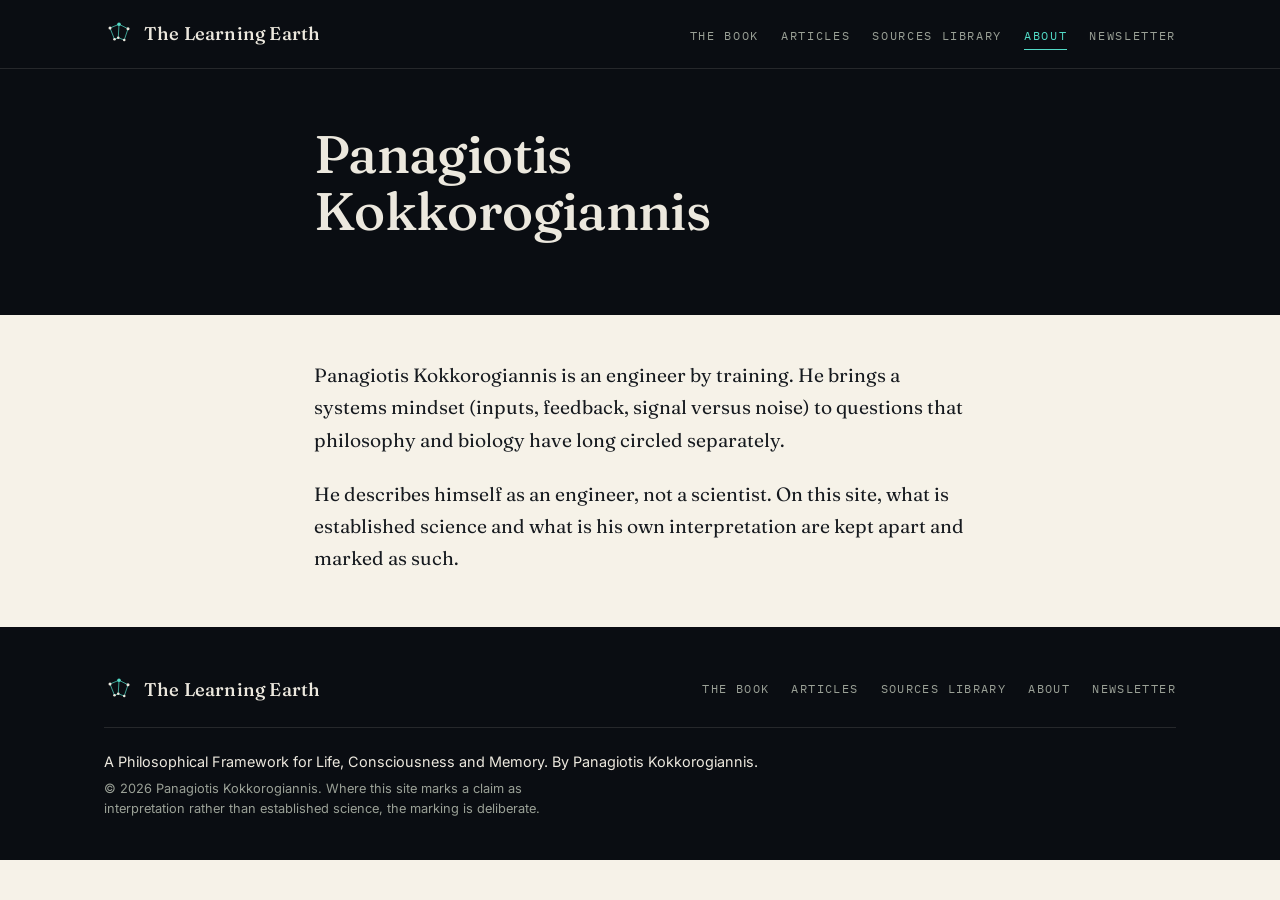
==== about/index.html @ 93a68ad8 "Initial site: home, book, articles, 3 cornerstone articles, generator Co-Authored-By: Claude Sonnet " ====
<!DOCTYPE html>
<html lang="en">
<head>
<meta charset="utf-8">
<meta name="viewport" content="width=device-width, initial-scale=1">
<title>About the Author | The Learning Earth</title>
<meta name="description" content="About Panagiotis Kokkorogiannis, the engineer behind The Learning Earth.">
<meta name="robots" content="noindex, nofollow">
<link rel="canonical" href="https://thelearningearth.com/about/">
<link rel="icon" type="image/svg+xml" href="/favicon.svg">
<link rel="icon" type="image/png" sizes="32x32" href="/favicon-32.png">
<link rel="icon" href="/favicon.ico" sizes="any">
<link rel="apple-touch-icon" href="/apple-touch-icon.png">
<meta name="theme-color" content="#0A0D12">
<meta property="og:type" content="article">
<meta property="og:site_name" content="The Learning Earth">
<meta property="og:title" content="About the Author">
<meta property="og:description" content="About Panagiotis Kokkorogiannis, the engineer behind The Learning Earth.">
<meta property="og:url" content="https://thelearningearth.com/about/">
<meta property="og:image" content="https://thelearningearth.com/assets/og/home.jpg">
<meta property="og:image:width" content="1200">
<meta property="og:image:height" content="630">
<meta name="twitter:card" content="summary_large_image">
<meta name="twitter:title" content="About the Author">
<meta name="twitter:description" content="About Panagiotis Kokkorogiannis, the engineer behind The Learning Earth.">
<meta name="twitter:image" content="https://thelearningearth.com/assets/og/home.jpg">
<link rel="preload" href="/assets/fonts/fraunces-latin-wght-normal.woff2" as="font" type="font/woff2" crossorigin>
<link rel="preload" href="/assets/fonts/inter-latin-wght-normal.woff2" as="font" type="font/woff2" crossorigin>
<link rel="stylesheet" href="/assets/style.css">
<script type="application/ld+json">{"@context": "https://schema.org", "@type": "Person", "name": "Panagiotis Kokkorogiannis", "url": "https://thelearningearth.com/about/", "jobTitle": "Engineer and author"}</script>
<script type="application/ld+json">{"@context": "https://schema.org", "@type": "BreadcrumbList", "itemListElement": [{"@type": "ListItem", "position": 1, "name": "Home", "item": "https://thelearningearth.com/"}, {"@type": "ListItem", "position": 2, "name": "About", "item": "https://thelearningearth.com/about/"}]}</script>
</head>
<body>
<a class="skip" href="#main">Skip to content</a>
<header class="site-header">
<div class="wrap bar">
<a class="brand" href="/" aria-label="The Learning Earth, home"><svg class="mark" viewBox="0 0 40 40" aria-hidden="true"><g stroke="#52DAC6" stroke-width="1.2" opacity=".8"><line x1="8" y1="12" x2="20" y2="7"/><line x1="20" y1="7" x2="32" y2="13"/><line x1="8" y1="12" x2="14" y2="27"/><line x1="20" y1="7" x2="19" y2="25"/><line x1="32" y1="13" x2="27" y2="28"/><line x1="14" y1="27" x2="19" y2="25"/><line x1="19" y1="25" x2="27" y2="28"/></g><g fill="#ECE8DE"><circle cx="8" cy="12" r="2"/><circle cx="32" cy="13" r="2"/><circle cx="14" cy="27" r="1.7"/><circle cx="19" cy="25" r="1.7"/><circle cx="27" cy="28" r="1.7"/></g><circle cx="20" cy="7" r="2.4" fill="#52DAC6"/></svg><span>The Learning Earth</span></a>
<nav aria-label="Main"><ul><li><a href="/book/">The Book</a></li><li><a href="/articles/">Articles</a></li><li><a href="/sources/">Sources Library</a></li><li><a href="/about/" aria-current="page">About</a></li><li><a href="/newsletter/">Newsletter</a></li></ul></nav>
</div>
</header>
<main id="main">
<header class="page-head"><div class="wrap-narrow"><h1>Panagiotis Kokkorogiannis</h1></div></header>
<div class="prose wrap-narrow">
<p>Panagiotis Kokkorogiannis is an engineer by training. He brings a systems mindset (inputs, feedback, signal versus noise) to questions that philosophy and biology have long circled separately.</p>
<p>He describes himself as an engineer, not a scientist. On this site, what is established science and what is his own interpretation are kept apart and marked as such.</p>
</div>
</main>
<footer class="site-footer">
<div class="wrap">
<div class="foot-top"><a class="brand" href="/"><svg class="mark" viewBox="0 0 40 40" aria-hidden="true"><g stroke="#52DAC6" stroke-width="1.2" opacity=".8"><line x1="8" y1="12" x2="20" y2="7"/><line x1="20" y1="7" x2="32" y2="13"/><line x1="8" y1="12" x2="14" y2="27"/><line x1="20" y1="7" x2="19" y2="25"/><line x1="32" y1="13" x2="27" y2="28"/><line x1="14" y1="27" x2="19" y2="25"/><line x1="19" y1="25" x2="27" y2="28"/></g><g fill="#ECE8DE"><circle cx="8" cy="12" r="2"/><circle cx="32" cy="13" r="2"/><circle cx="14" cy="27" r="1.7"/><circle cx="19" cy="25" r="1.7"/><circle cx="27" cy="28" r="1.7"/></g><circle cx="20" cy="7" r="2.4" fill="#52DAC6"/></svg><span>The Learning Earth</span></a><nav aria-label="Footer"><a href="/book/">The Book</a><a href="/articles/">Articles</a><a href="/sources/">Sources Library</a><a href="/about/">About</a><a href="/newsletter/">Newsletter</a></nav></div>
<p class="foot-note">A Philosophical Framework for Life, Consciousness and Memory. By Panagiotis Kokkorogiannis.</p>
<p class="foot-legal">&copy; 2026 Panagiotis Kokkorogiannis. Where this site marks a claim as interpretation rather than established science, the marking is deliberate.</p>
</div>
</footer>
<script src="/assets/site.js" defer></script>
</body>
</html>
---- assets/style.css ----
/* The Learning Earth: site styles. Dark chrome, light reading surface. */

@font-face{font-family:"Fraunces";font-style:normal;font-weight:100 900;font-display:swap;src:url(/assets/fonts/fraunces-latin-wght-normal.woff2) format("woff2");unicode-range:U+0000-00FF,U+0131,U+0152-0153,U+02BB-02BC,U+02C6,U+02DA,U+02DC,U+0304,U+0308,U+0329,U+2000-206F,U+20AC,U+2122,U+2191,U+2193,U+2212,U+2215,U+FEFF,U+FFFD}
@font-face{font-family:"Fraunces";font-style:normal;font-weight:100 900;font-display:swap;src:url(/assets/fonts/fraunces-latin-ext-wght-normal.woff2) format("woff2");unicode-range:U+0100-02BA,U+02BD-02C5,U+02C7-02CC,U+02CE-02D7,U+02DD-02FF,U+0304,U+0308,U+0329,U+1D00-1DBF,U+1E00-1E9F,U+1EF2-1EFF,U+2020,U+20A0-20AB,U+20AD-20C0,U+2113,U+2C60-2C7F,U+A720-A7FF}
@font-face{font-family:"Fraunces";font-style:italic;font-weight:100 900;font-display:swap;src:url(/assets/fonts/fraunces-latin-wght-italic.woff2) format("woff2");unicode-range:U+0000-00FF,U+0131,U+0152-0153,U+02BB-02BC,U+02C6,U+02DA,U+02DC,U+0304,U+0308,U+0329,U+2000-206F,U+20AC,U+2122,U+2191,U+2193,U+2212,U+2215,U+FEFF,U+FFFD}
@font-face{font-family:"Fraunces";font-style:italic;font-weight:100 900;font-display:swap;src:url(/assets/fonts/fraunces-latin-ext-wght-italic.woff2) format("woff2");unicode-range:U+0100-02BA,U+02BD-02C5,U+02C7-02CC,U+02CE-02D7,U+02DD-02FF,U+0304,U+0308,U+0329,U+1D00-1DBF,U+1E00-1E9F,U+1EF2-1EFF,U+2020,U+20A0-20AB,U+20AD-20C0,U+2113,U+2C60-2C7F,U+A720-A7FF}
@font-face{font-family:"Inter";font-style:normal;font-weight:100 900;font-display:swap;src:url(/assets/fonts/inter-latin-wght-normal.woff2) format("woff2");unicode-range:U+0000-00FF,U+0131,U+0152-0153,U+02BB-02BC,U+02C6,U+02DA,U+02DC,U+0304,U+0308,U+0329,U+2000-206F,U+20AC,U+2122,U+2191,U+2193,U+2212,U+2215,U+FEFF,U+FFFD}
@font-face{font-family:"Inter";font-style:normal;font-weight:100 900;font-display:swap;src:url(/assets/fonts/inter-latin-ext-wght-normal.woff2) format("woff2");unicode-range:U+0100-02BA,U+02BD-02C5,U+02C7-02CC,U+02CE-02D7,U+02DD-02FF,U+0304,U+0308,U+0329,U+1D00-1DBF,U+1E00-1E9F,U+1EF2-1EFF,U+2020,U+20A0-20AB,U+20AD-20C0,U+2113,U+2C60-2C7F,U+A720-A7FF}
@font-face{font-family:"IBM Plex Mono";font-style:normal;font-weight:400;font-display:swap;src:url(/assets/fonts/ibm-plex-mono-latin-400-normal.woff2) format("woff2");unicode-range:U+0000-00FF,U+0131,U+0152-0153,U+02BB-02BC,U+02C6,U+02DA,U+02DC,U+0304,U+0308,U+0329,U+2000-206F,U+20AC,U+2122,U+2191,U+2193,U+2212,U+2215,U+FEFF,U+FFFD}
@font-face{font-family:"IBM Plex Mono";font-style:normal;font-weight:500;font-display:swap;src:url(/assets/fonts/ibm-plex-mono-latin-500-normal.woff2) format("woff2");unicode-range:U+0000-00FF,U+0131,U+0152-0153,U+02BB-02BC,U+02C6,U+02DA,U+02DC,U+0304,U+0308,U+0329,U+2000-206F,U+20AC,U+2122,U+2191,U+2193,U+2212,U+2215,U+FEFF,U+FFFD}

:root{
  --night:#0A0D12; --night-2:#10151C; --night-line:rgba(236,232,222,.12);
  --paper:#F6F2E8; --paper-2:#EDE7D8; --rule:#D9D1BF;
  --ink:#161A1F; --ink-2:#454B53;
  --on-night:#ECE8DE; --on-night-2:#9AA096;
  --teal:#52DAC6; --teal-ink:#0B6B62; --clay:#C1703F; --clay-ink:#9A4F26;
  --serif:"Fraunces",Georgia,"Noto Serif CJK SC","Songti SC","Source Han Serif SC",serif;
  --sans:"Inter",system-ui,-apple-system,"Segoe UI",Roboto,sans-serif;
  --mono:"IBM Plex Mono",ui-monospace,SFMono-Regular,Menlo,monospace;
}

*,*::before,*::after{box-sizing:border-box}
html{-webkit-text-size-adjust:100%;scroll-behavior:smooth}
body{margin:0;background:var(--paper);color:var(--ink);font-family:var(--serif);font-size:1.0625rem;line-height:1.6;-webkit-font-smoothing:antialiased;text-rendering:optimizeLegibility}
img{max-width:100%;height:auto;display:block}
a{color:var(--teal-ink);text-underline-offset:.18em;text-decoration-thickness:1px}
a:hover{color:var(--clay-ink)}
:focus-visible{outline:2px solid var(--teal);outline-offset:3px;border-radius:2px}
::selection{background:rgba(82,218,198,.35)}
.sr-only{position:absolute;width:1px;height:1px;overflow:hidden;clip:rect(0 0 0 0);white-space:nowrap}
.skip{position:absolute;left:-999px;top:8px;background:var(--teal);color:#06110F;padding:8px 14px;border-radius:6px;font-family:var(--sans);font-weight:600;z-index:10}
.skip:focus{left:8px}

.wrap{max-width:1120px;margin:0 auto;padding:0 24px}
.wrap-narrow{max-width:700px;margin:0 auto;padding:0 24px}

/* ---------- header / footer ---------- */
.site-header{background:var(--night);border-bottom:1px solid var(--night-line)}
.site-header .bar{display:flex;align-items:center;justify-content:space-between;gap:20px;min-height:68px;flex-wrap:wrap;padding-top:10px;padding-bottom:10px}
.brand{display:inline-flex;align-items:center;gap:10px;color:var(--on-night);text-decoration:none;font-family:var(--serif);font-weight:500;font-size:1.15rem;letter-spacing:.01em}
.brand:hover{color:var(--teal)}
.mark{width:30px;height:30px;flex:none}
.site-header nav ul{list-style:none;margin:0;padding:0;display:flex;gap:6px 22px;flex-wrap:wrap}
.site-header nav a{font-family:var(--mono);font-size:.74rem;letter-spacing:.14em;text-transform:uppercase;color:var(--on-night-2);text-decoration:none;padding:6px 0;border-bottom:1px solid transparent}
.site-header nav a:hover,.site-header nav a[aria-current]{color:var(--teal);border-bottom-color:var(--teal)}

.site-footer{background:var(--night);color:var(--on-night-2);padding:48px 0 40px;margin-top:0;font-family:var(--sans);font-size:.9rem}
.foot-top{display:flex;justify-content:space-between;align-items:center;gap:20px;flex-wrap:wrap;padding-bottom:22px;border-bottom:1px solid var(--night-line)}
.site-footer nav{display:flex;gap:8px 22px;flex-wrap:wrap}
.site-footer nav a{color:var(--on-night-2);text-decoration:none;font-family:var(--mono);font-size:.72rem;letter-spacing:.12em;text-transform:uppercase}
.site-footer nav a:hover{color:var(--teal)}
.foot-note{margin:22px 0 6px;color:var(--on-night)}
.foot-legal{margin:0;font-size:.8rem;max-width:62ch}

/* ---------- shared bits ---------- */
.eyebrow,.kicker,.kicker-sm,.tag,.byline,.toc-title,.boundary-label{font-family:var(--mono);text-transform:uppercase;letter-spacing:.16em}
.eyebrow{font-size:.74rem;color:var(--teal);margin:0 0 18px}
.dot{margin:0 .6em;opacity:.55}
.btn{display:inline-block;background:var(--teal);color:#06110F;font-family:var(--sans);font-weight:600;font-size:.95rem;text-decoration:none;padding:12px 20px;border-radius:8px;border:1px solid var(--teal);transition:background .15s}
.btn:hover{background:#7BE8D8;color:#06110F}
.btn-ghost{background:transparent;color:inherit;border-color:currentColor}
.btn-ghost:hover{background:rgba(82,218,198,.12);color:inherit}
.tag{display:inline-block;font-size:.62rem;color:var(--ink-2);border:1px solid var(--rule);border-radius:100px;padding:3px 9px;margin-left:10px;vertical-align:middle;white-space:nowrap}
.soon{color:var(--ink-2);border-bottom:1px dotted var(--ink-2);cursor:default}

/* ---------- article header ---------- */
.art-head,.page-head{background:var(--night);color:var(--on-night);padding:56px 0 96px}
.page-head{padding-bottom:56px}
.art-head .kicker{font-size:.72rem;color:var(--teal);margin:0 0 22px}
.art-head h1,.page-head h1{font-family:var(--serif);font-weight:500;font-size:clamp(2rem,5.4vw,3.3rem);line-height:1.08;letter-spacing:-.012em;margin:0 0 20px}
.dek{font-family:var(--serif);font-size:1.2rem;line-height:1.5;color:#C9CCC2;margin:0 0 24px;font-weight:350}
.byline{font-size:.7rem;color:var(--on-night-2);margin:0}
figure.hero{max-width:1100px;margin:-64px auto 0;padding:0 24px;position:relative}
figure.hero img{border-radius:10px;box-shadow:0 18px 50px rgba(8,10,14,.35);width:100%;background:var(--night)}
figure.hero figcaption{font-family:var(--sans);font-size:.82rem;color:var(--ink-2);margin:12px 4px 0}

/* ---------- prose ---------- */
.prose{padding-top:44px;padding-bottom:30px;font-size:1.2rem;line-height:1.68;font-weight:380}
.prose p,.prose ul,.prose ol{margin:0 0 1.15em}
.prose h2{font-family:var(--serif);font-weight:560;font-size:1.65rem;line-height:1.2;margin:2.1em 0 .6em;letter-spacing:-.005em}
.prose h3{font-family:var(--serif);font-weight:560;font-size:1.3rem;margin:1.8em 0 .5em}
.prose strong{font-weight:640}
.prose hr{border:0;border-top:1px solid var(--rule);margin:2.6em 0}
.prose .cta{display:flex;flex-wrap:wrap;gap:12px;margin:1.4em 0 .5em}
.prose .cta .btn{font-size:.9rem}
.prose .cta .btn-ghost{color:var(--teal-ink)}
.prose p>.soon:only-child{display:inline-block}

.toc{background:var(--paper-2);border:1px solid var(--rule);border-radius:8px;padding:18px 22px 8px;margin:0 0 2.2em;font-family:var(--sans);font-size:.95rem}
.toc-title{font-size:.68rem;color:var(--ink-2);margin:0 0 10px}
.toc ol{margin:0 0 12px;padding-left:1.2em}
.toc li{margin:.3em 0}
.toc a{text-decoration:none}
.toc a:hover{text-decoration:underline}

/* the recurring epistemic-boundary component */
.boundary{background:#EEF3EE;border-left:4px solid var(--teal-ink);border-radius:0 8px 8px 0;padding:22px 26px 6px;margin:2.4em 0}
.boundary-label{font-size:.66rem;color:var(--teal-ink);margin:0 0 6px}
.boundary h2{margin-top:.3em}

/* ---------- more / signup ---------- */
.more{padding-top:20px;padding-bottom:30px;font-family:var(--sans)}
.more h2{font-family:var(--serif);font-size:1.25rem;margin:1.6em 0 .6em}
.pillar-list,.plain-list{list-style:none;margin:0;padding:0}
.pillar-list li,.plain-list li{padding:10px 0;border-bottom:1px solid var(--rule)}
.signup-band,.home-band{background:var(--night);color:var(--on-night);padding:56px 0 64px;margin-top:30px;text-align:center}
.signup-band h2,.home-band h2{font-family:var(--serif);font-weight:500;font-size:clamp(1.6rem,3.6vw,2.2rem);margin:0 0 12px}
.signup-band p,.home-band p{color:#C9CCC2;font-family:var(--sans);margin:0 auto 26px;max-width:46ch}

form.notify{display:flex;flex-wrap:wrap;gap:10px;justify-content:center;max-width:480px;margin:0 auto}
form.notify input[type=email]{flex:1 1 250px;background:var(--night-2);border:1px solid rgba(236,232,222,.28);border-radius:8px;padding:13px 15px;font:400 .98rem var(--sans);color:var(--on-night)}
form.notify input[type=email]::placeholder{color:#7B8178}
form.notify input[type=email]:focus{border-color:var(--teal);outline:none}
form.notify button{background:var(--teal);color:#06110F;border:0;border-radius:8px;padding:13px 22px;font:600 .95rem var(--sans);cursor:pointer}
form.notify button:hover{background:#7BE8D8}
form.notify button:disabled{opacity:.6;cursor:wait}
.form-note{flex-basis:100%;margin:6px 0 0;min-height:1.2em;font:400 .85rem var(--mono);color:var(--teal)}
.form-fine{flex-basis:100%;margin:0;font:400 .78rem var(--sans);color:var(--on-night-2)}
.prose form.notify{margin:1.2em 0 2em;justify-content:flex-start}
.prose .form-note{color:var(--teal-ink)}
.prose .form-fine{color:var(--ink-2)}
.prose form.notify input[type=email]{background:#fff;color:var(--ink);border-color:var(--rule)}
.newsletter{padding:44px 24px 80px}
.newsletter form.notify{background:var(--night);padding:28px;border-radius:10px}

/* ---------- home ---------- */
.home-hero{background:var(--night);color:var(--on-night);padding:64px 0 72px}
.hero-grid{display:grid;grid-template-columns:1.15fr .85fr;gap:56px;align-items:center}
.hero-copy h1{font-family:var(--serif);font-weight:500;font-size:clamp(2.6rem,7vw,5rem);line-height:1.02;letter-spacing:-.015em;margin:0 0 16px}
.hero-copy h1 em{color:var(--teal);font-weight:400}
.hero-copy .subtitle{font-family:var(--sans);color:var(--on-night-2);font-size:1.05rem;margin:0 0 26px;max-width:36ch}
.hero-copy .lead{font-size:1.2rem;line-height:1.55;color:#D8DACF;margin:0 0 30px;max-width:46ch;font-weight:350}
.actions{display:flex;flex-wrap:wrap;gap:12px;margin:0}
.actions .btn-ghost{color:var(--on-night)}
.hero-fig{margin:0}
.hero-fig img{border-radius:12px;box-shadow:0 20px 60px rgba(0,0,0,.5);max-height:640px;width:auto;margin-left:auto;object-fit:cover}
.home-section{padding:72px 0 56px}
.kicker-sm{font-size:.7rem;color:var(--clay-ink);margin:0 0 10px}
.home-section h2{font-family:var(--serif);font-weight:500;font-size:clamp(1.7rem,3.6vw,2.4rem);margin:0 0 34px;letter-spacing:-.01em}
.cards{display:grid;grid-template-columns:repeat(2,1fr);gap:26px}
.card{background:#fff;border:1px solid var(--rule);border-radius:12px;overflow:hidden;display:flex;flex-direction:column}
.card-img{aspect-ratio:16/8.8;overflow:hidden;background:var(--night)}
.card-img img{width:100%;height:100%;object-fit:cover}
.card-body{padding:20px 22px 24px;font-family:var(--sans);display:flex;flex-direction:column;gap:6px;flex:1}
.card h3{font-family:var(--serif);font-weight:560;font-size:1.28rem;line-height:1.2;margin:0}
.card p{margin:0;color:var(--ink-2);font-size:.95rem;line-height:1.55}
.card .kicker-sm{margin:0 0 4px}
.card-link{margin-top:auto;padding-top:12px;font-weight:600;text-decoration:none;color:var(--teal-ink)}
.card-link:hover{color:var(--clay-ink)}
.card .tag{margin:12px 0 0;align-self:flex-start}

/* ---------- inner pages ---------- */
.page-head .eyebrow{margin-bottom:14px}
.book-toc{list-style:none;padding:0;margin:0;font-family:var(--sans);font-size:1rem}
.book-toc li{display:grid;grid-template-columns:110px 1fr;gap:14px;padding:11px 0;border-bottom:1px solid var(--rule)}
.toc-l{font-family:var(--mono);font-size:.7rem;letter-spacing:.14em;text-transform:uppercase;color:var(--ink-2);padding-top:.25em}
.pillars{padding-top:40px;padding-bottom:70px}
.pillar-block{padding:26px 0 8px;border-bottom:1px solid var(--rule);font-family:var(--sans)}
.pillar-block h2{font-family:var(--serif);font-weight:560;font-size:1.5rem;margin:0 0 8px;line-height:1.2}
.pillar-block>p{color:var(--ink-2);margin:0 0 14px}
.pillar-block .pillar-list li{font-size:.98rem}

@media (max-width:860px){
  .hero-grid{grid-template-columns:1fr;gap:36px}
  .hero-fig img{margin:0 auto;max-height:560px}
  .cards{grid-template-columns:1fr}
}
@media (max-width:560px){
  body{font-size:1rem}
  .prose{font-size:1.1rem}
  .art-head{padding:40px 0 84px}
  figure.hero{margin-top:-52px;padding:0 14px}
  .boundary{padding:18px 18px 4px;margin-left:-8px;margin-right:-8px}
  .book-toc li{grid-template-columns:84px 1fr}
}
@media (prefers-reduced-motion:reduce){html{scroll-behavior:auto}*{transition:none!important}}
@media print{.site-header,.site-footer,.signup-band,.toc,.cta{display:none}body{background:#fff}}
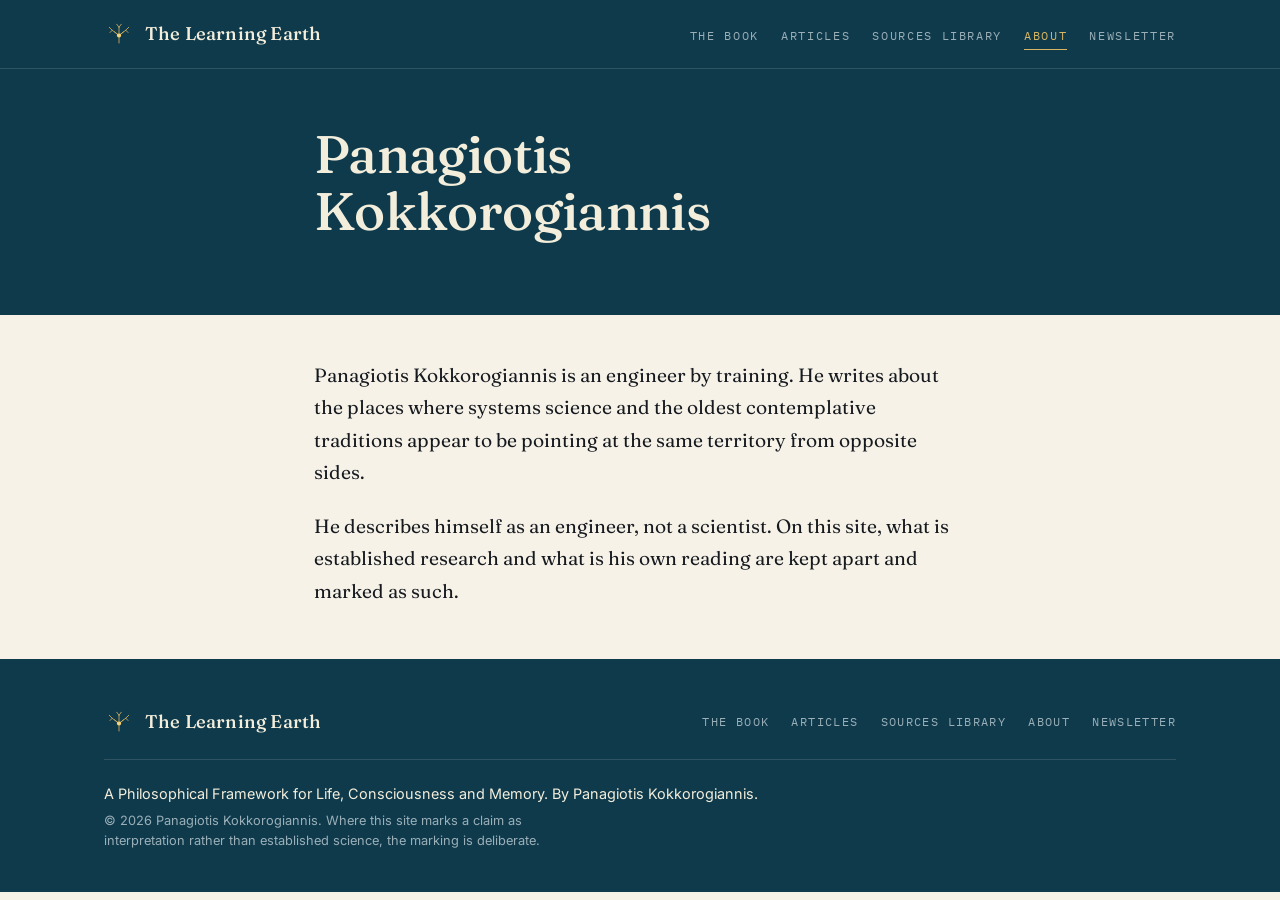
==== commit ab4361e1: "Match navy + gold cover palette; de-AI prose pass on the 4 cornerstones Aesthetic - Site palette shi" ====
--- a/about/index.html
+++ b/about/index.html
@@ -11,7 +11,7 @@
 <link rel="icon" type="image/png" sizes="32x32" href="/favicon-32.png">
 <link rel="icon" href="/favicon.ico" sizes="any">
 <link rel="apple-touch-icon" href="/apple-touch-icon.png">
-<meta name="theme-color" content="#0A0D12">
+<meta name="theme-color" content="#0F3A4C">
 <meta property="og:type" content="article">
 <meta property="og:site_name" content="The Learning Earth">
 <meta property="og:title" content="About the Author">
@@ -34,20 +34,20 @@
 <a class="skip" href="#main">Skip to content</a>
 <header class="site-header">
 <div class="wrap bar">
-<a class="brand" href="/" aria-label="The Learning Earth, home"><svg class="mark" viewBox="0 0 40 40" aria-hidden="true"><g stroke="#52DAC6" stroke-width="1.2" opacity=".8"><line x1="8" y1="12" x2="20" y2="7"/><line x1="20" y1="7" x2="32" y2="13"/><line x1="8" y1="12" x2="14" y2="27"/><line x1="20" y1="7" x2="19" y2="25"/><line x1="32" y1="13" x2="27" y2="28"/><line x1="14" y1="27" x2="19" y2="25"/><line x1="19" y1="25" x2="27" y2="28"/></g><g fill="#ECE8DE"><circle cx="8" cy="12" r="2"/><circle cx="32" cy="13" r="2"/><circle cx="14" cy="27" r="1.7"/><circle cx="19" cy="25" r="1.7"/><circle cx="27" cy="28" r="1.7"/></g><circle cx="20" cy="7" r="2.4" fill="#52DAC6"/></svg><span>The Learning Earth</span></a>
+<a class="brand" href="/" aria-label="The Learning Earth, home"><svg class="mark" viewBox="0 0 40 40" aria-hidden="true"><g stroke="#D8B564" stroke-width="1.2" stroke-linecap="round" fill="none" opacity=".9"><path d="M20 32 L20 22"/><path d="M20 22 L11 15"/><path d="M20 22 L29 15"/><path d="M20 22 L20 11"/><path d="M20 22 L14 17"/><path d="M20 22 L26 17"/><path d="M11 15 L7 11"/><path d="M11 15 L8 18"/><path d="M29 15 L33 11"/><path d="M29 15 L32 18"/><path d="M20 11 L17 7"/><path d="M20 11 L23 7"/></g><circle cx="20" cy="22" r="2.8" fill="#F5D37A"/></svg><span>The Learning Earth</span></a>
 <nav aria-label="Main"><ul><li><a href="/book/">The Book</a></li><li><a href="/articles/">Articles</a></li><li><a href="/sources/">Sources Library</a></li><li><a href="/about/" aria-current="page">About</a></li><li><a href="/newsletter/">Newsletter</a></li></ul></nav>
 </div>
 </header>
 <main id="main">
 <header class="page-head"><div class="wrap-narrow"><h1>Panagiotis Kokkorogiannis</h1></div></header>
 <div class="prose wrap-narrow">
-<p>Panagiotis Kokkorogiannis is an engineer by training. He brings a systems mindset (inputs, feedback, signal versus noise) to questions that philosophy and biology have long circled separately.</p>
-<p>He describes himself as an engineer, not a scientist. On this site, what is established science and what is his own interpretation are kept apart and marked as such.</p>
+<p>Panagiotis Kokkorogiannis is an engineer by training. He writes about the places where systems science and the oldest contemplative traditions appear to be pointing at the same territory from opposite sides.</p>
+<p>He describes himself as an engineer, not a scientist. On this site, what is established research and what is his own reading are kept apart and marked as such.</p>
 </div>
 </main>
 <footer class="site-footer">
 <div class="wrap">
-<div class="foot-top"><a class="brand" href="/"><svg class="mark" viewBox="0 0 40 40" aria-hidden="true"><g stroke="#52DAC6" stroke-width="1.2" opacity=".8"><line x1="8" y1="12" x2="20" y2="7"/><line x1="20" y1="7" x2="32" y2="13"/><line x1="8" y1="12" x2="14" y2="27"/><line x1="20" y1="7" x2="19" y2="25"/><line x1="32" y1="13" x2="27" y2="28"/><line x1="14" y1="27" x2="19" y2="25"/><line x1="19" y1="25" x2="27" y2="28"/></g><g fill="#ECE8DE"><circle cx="8" cy="12" r="2"/><circle cx="32" cy="13" r="2"/><circle cx="14" cy="27" r="1.7"/><circle cx="19" cy="25" r="1.7"/><circle cx="27" cy="28" r="1.7"/></g><circle cx="20" cy="7" r="2.4" fill="#52DAC6"/></svg><span>The Learning Earth</span></a><nav aria-label="Footer"><a href="/book/">The Book</a><a href="/articles/">Articles</a><a href="/sources/">Sources Library</a><a href="/about/">About</a><a href="/newsletter/">Newsletter</a></nav></div>
+<div class="foot-top"><a class="brand" href="/"><svg class="mark" viewBox="0 0 40 40" aria-hidden="true"><g stroke="#D8B564" stroke-width="1.2" stroke-linecap="round" fill="none" opacity=".9"><path d="M20 32 L20 22"/><path d="M20 22 L11 15"/><path d="M20 22 L29 15"/><path d="M20 22 L20 11"/><path d="M20 22 L14 17"/><path d="M20 22 L26 17"/><path d="M11 15 L7 11"/><path d="M11 15 L8 18"/><path d="M29 15 L33 11"/><path d="M29 15 L32 18"/><path d="M20 11 L17 7"/><path d="M20 11 L23 7"/></g><circle cx="20" cy="22" r="2.8" fill="#F5D37A"/></svg><span>The Learning Earth</span></a><nav aria-label="Footer"><a href="/book/">The Book</a><a href="/articles/">Articles</a><a href="/sources/">Sources Library</a><a href="/about/">About</a><a href="/newsletter/">Newsletter</a></nav></div>
 <p class="foot-note">A Philosophical Framework for Life, Consciousness and Memory. By Panagiotis Kokkorogiannis.</p>
 <p class="foot-legal">&copy; 2026 Panagiotis Kokkorogiannis. Where this site marks a claim as interpretation rather than established science, the marking is deliberate.</p>
 </div>
--- a/assets/style.css
+++ b/assets/style.css
@@ -1,4 +1,5 @@
-/* The Learning Earth: site styles. Dark chrome, light reading surface. */
+/* The Learning Earth: site styles. Navy chrome, warm paper reading surface.
+   Palette taken from the printed cover: deep teal-navy ground, warm gold accents. */
 
 @font-face{font-family:"Fraunces";font-style:normal;font-weight:100 900;font-display:swap;src:url(/assets/fonts/fraunces-latin-wght-normal.woff2) format("woff2");unicode-range:U+0000-00FF,U+0131,U+0152-0153,U+02BB-02BC,U+02C6,U+02DA,U+02DC,U+0304,U+0308,U+0329,U+2000-206F,U+20AC,U+2122,U+2191,U+2193,U+2212,U+2215,U+FEFF,U+FFFD}
 @font-face{font-family:"Fraunces";font-style:normal;font-weight:100 900;font-display:swap;src:url(/assets/fonts/fraunces-latin-ext-wght-normal.woff2) format("woff2");unicode-range:U+0100-02BA,U+02BD-02C5,U+02C7-02CC,U+02CE-02D7,U+02DD-02FF,U+0304,U+0308,U+0329,U+1D00-1DBF,U+1E00-1E9F,U+1EF2-1EFF,U+2020,U+20A0-20AB,U+20AD-20C0,U+2113,U+2C60-2C7F,U+A720-A7FF}
@@ -10,11 +11,11 @@
 @font-face{font-family:"IBM Plex Mono";font-style:normal;font-weight:500;font-display:swap;src:url(/assets/fonts/ibm-plex-mono-latin-500-normal.woff2) format("woff2");unicode-range:U+0000-00FF,U+0131,U+0152-0153,U+02BB-02BC,U+02C6,U+02DA,U+02DC,U+0304,U+0308,U+0329,U+2000-206F,U+20AC,U+2122,U+2191,U+2193,U+2212,U+2215,U+FEFF,U+FFFD}
 
 :root{
-  --night:#0A0D12; --night-2:#10151C; --night-line:rgba(236,232,222,.12);
+  --navy:#0F3A4C; --navy-2:#143F52; --navy-deep:#0A2A38; --navy-line:rgba(236,232,222,.14);
   --paper:#F6F2E8; --paper-2:#EDE7D8; --rule:#D9D1BF;
   --ink:#161A1F; --ink-2:#454B53;
-  --on-night:#ECE8DE; --on-night-2:#9AA096;
-  --teal:#52DAC6; --teal-ink:#0B6B62; --clay:#C1703F; --clay-ink:#9A4F26;
+  --on-navy:#F3EEDC; --on-navy-2:#9AAFB7;
+  --gold:#D8B564; --gold-ink:#8A6A1E; --gold-bright:#F5D37A;
   --serif:"Fraunces",Georgia,"Noto Serif CJK SC","Songti SC","Source Han Serif SC",serif;
   --sans:"Inter",system-ui,-apple-system,"Segoe UI",Roboto,sans-serif;
   --mono:"IBM Plex Mono",ui-monospace,SFMono-Regular,Menlo,monospace;
@@ -24,55 +25,55 @@
 html{-webkit-text-size-adjust:100%;scroll-behavior:smooth}
 body{margin:0;background:var(--paper);color:var(--ink);font-family:var(--serif);font-size:1.0625rem;line-height:1.6;-webkit-font-smoothing:antialiased;text-rendering:optimizeLegibility}
 img{max-width:100%;height:auto;display:block}
-a{color:var(--teal-ink);text-underline-offset:.18em;text-decoration-thickness:1px}
-a:hover{color:var(--clay-ink)}
-:focus-visible{outline:2px solid var(--teal);outline-offset:3px;border-radius:2px}
-::selection{background:rgba(82,218,198,.35)}
+a{color:var(--gold-ink);text-underline-offset:.18em;text-decoration-thickness:1px}
+a:hover{color:var(--navy)}
+:focus-visible{outline:2px solid var(--gold);outline-offset:3px;border-radius:2px}
+::selection{background:rgba(216,181,100,.38)}
 .sr-only{position:absolute;width:1px;height:1px;overflow:hidden;clip:rect(0 0 0 0);white-space:nowrap}
-.skip{position:absolute;left:-999px;top:8px;background:var(--teal);color:#06110F;padding:8px 14px;border-radius:6px;font-family:var(--sans);font-weight:600;z-index:10}
+.skip{position:absolute;left:-999px;top:8px;background:var(--gold);color:#1a1200;padding:8px 14px;border-radius:6px;font-family:var(--sans);font-weight:600;z-index:10}
 .skip:focus{left:8px}
 
 .wrap{max-width:1120px;margin:0 auto;padding:0 24px}
 .wrap-narrow{max-width:700px;margin:0 auto;padding:0 24px}
 
 /* ---------- header / footer ---------- */
-.site-header{background:var(--night);border-bottom:1px solid var(--night-line)}
+.site-header{background:var(--navy);border-bottom:1px solid var(--navy-line)}
 .site-header .bar{display:flex;align-items:center;justify-content:space-between;gap:20px;min-height:68px;flex-wrap:wrap;padding-top:10px;padding-bottom:10px}
-.brand{display:inline-flex;align-items:center;gap:10px;color:var(--on-night);text-decoration:none;font-family:var(--serif);font-weight:500;font-size:1.15rem;letter-spacing:.01em}
-.brand:hover{color:var(--teal)}
+.brand{display:inline-flex;align-items:center;gap:11px;color:var(--on-navy);text-decoration:none;font-family:var(--serif);font-weight:500;font-size:1.15rem;letter-spacing:.01em}
+.brand:hover{color:var(--gold)}
 .mark{width:30px;height:30px;flex:none}
 .site-header nav ul{list-style:none;margin:0;padding:0;display:flex;gap:6px 22px;flex-wrap:wrap}
-.site-header nav a{font-family:var(--mono);font-size:.74rem;letter-spacing:.14em;text-transform:uppercase;color:var(--on-night-2);text-decoration:none;padding:6px 0;border-bottom:1px solid transparent}
-.site-header nav a:hover,.site-header nav a[aria-current]{color:var(--teal);border-bottom-color:var(--teal)}
+.site-header nav a{font-family:var(--mono);font-size:.74rem;letter-spacing:.14em;text-transform:uppercase;color:var(--on-navy-2);text-decoration:none;padding:6px 0;border-bottom:1px solid transparent}
+.site-header nav a:hover,.site-header nav a[aria-current]{color:var(--gold);border-bottom-color:var(--gold)}
 
-.site-footer{background:var(--night);color:var(--on-night-2);padding:48px 0 40px;margin-top:0;font-family:var(--sans);font-size:.9rem}
-.foot-top{display:flex;justify-content:space-between;align-items:center;gap:20px;flex-wrap:wrap;padding-bottom:22px;border-bottom:1px solid var(--night-line)}
+.site-footer{background:var(--navy);color:var(--on-navy-2);padding:48px 0 40px;margin-top:0;font-family:var(--sans);font-size:.9rem}
+.foot-top{display:flex;justify-content:space-between;align-items:center;gap:20px;flex-wrap:wrap;padding-bottom:22px;border-bottom:1px solid var(--navy-line)}
 .site-footer nav{display:flex;gap:8px 22px;flex-wrap:wrap}
-.site-footer nav a{color:var(--on-night-2);text-decoration:none;font-family:var(--mono);font-size:.72rem;letter-spacing:.12em;text-transform:uppercase}
-.site-footer nav a:hover{color:var(--teal)}
-.foot-note{margin:22px 0 6px;color:var(--on-night)}
+.site-footer nav a{color:var(--on-navy-2);text-decoration:none;font-family:var(--mono);font-size:.72rem;letter-spacing:.12em;text-transform:uppercase}
+.site-footer nav a:hover{color:var(--gold)}
+.foot-note{margin:22px 0 6px;color:var(--on-navy)}
 .foot-legal{margin:0;font-size:.8rem;max-width:62ch}
 
 /* ---------- shared bits ---------- */
 .eyebrow,.kicker,.kicker-sm,.tag,.byline,.toc-title,.boundary-label{font-family:var(--mono);text-transform:uppercase;letter-spacing:.16em}
-.eyebrow{font-size:.74rem;color:var(--teal);margin:0 0 18px}
+.eyebrow{font-size:.74rem;color:var(--gold);margin:0 0 18px}
 .dot{margin:0 .6em;opacity:.55}
-.btn{display:inline-block;background:var(--teal);color:#06110F;font-family:var(--sans);font-weight:600;font-size:.95rem;text-decoration:none;padding:12px 20px;border-radius:8px;border:1px solid var(--teal);transition:background .15s}
-.btn:hover{background:#7BE8D8;color:#06110F}
+.btn{display:inline-block;background:var(--gold);color:#1a1200;font-family:var(--sans);font-weight:600;font-size:.95rem;text-decoration:none;padding:12px 20px;border-radius:8px;border:1px solid var(--gold);transition:background .15s}
+.btn:hover{background:var(--gold-bright);color:#1a1200}
 .btn-ghost{background:transparent;color:inherit;border-color:currentColor}
-.btn-ghost:hover{background:rgba(82,218,198,.12);color:inherit}
+.btn-ghost:hover{background:rgba(216,181,100,.14);color:inherit}
 .tag{display:inline-block;font-size:.62rem;color:var(--ink-2);border:1px solid var(--rule);border-radius:100px;padding:3px 9px;margin-left:10px;vertical-align:middle;white-space:nowrap}
 .soon{color:var(--ink-2);border-bottom:1px dotted var(--ink-2);cursor:default}
 
 /* ---------- article header ---------- */
-.art-head,.page-head{background:var(--night);color:var(--on-night);padding:56px 0 96px}
+.art-head,.page-head{background:var(--navy);color:var(--on-navy);padding:56px 0 96px}
 .page-head{padding-bottom:56px}
-.art-head .kicker{font-size:.72rem;color:var(--teal);margin:0 0 22px}
+.art-head .kicker{font-size:.72rem;color:var(--gold);margin:0 0 22px}
 .art-head h1,.page-head h1{font-family:var(--serif);font-weight:500;font-size:clamp(2rem,5.4vw,3.3rem);line-height:1.08;letter-spacing:-.012em;margin:0 0 20px}
-.dek{font-family:var(--serif);font-size:1.2rem;line-height:1.5;color:#C9CCC2;margin:0 0 24px;font-weight:350}
-.byline{font-size:.7rem;color:var(--on-night-2);margin:0}
+.dek{font-family:var(--serif);font-size:1.2rem;line-height:1.5;color:#D4D7CB;margin:0 0 24px;font-weight:350}
+.byline{font-size:.7rem;color:var(--on-navy-2);margin:0}
 figure.hero{max-width:1100px;margin:-64px auto 0;padding:0 24px;position:relative}
-figure.hero img{border-radius:10px;box-shadow:0 18px 50px rgba(8,10,14,.35);width:100%;background:var(--night)}
+figure.hero img{border-radius:10px;box-shadow:0 18px 50px rgba(10,30,40,.35);width:100%;background:var(--navy)}
 figure.hero figcaption{font-family:var(--sans);font-size:.82rem;color:var(--ink-2);margin:12px 4px 0}
 
 /* ---------- prose ---------- */
@@ -84,8 +85,7 @@
 .prose hr{border:0;border-top:1px solid var(--rule);margin:2.6em 0}
 .prose .cta{display:flex;flex-wrap:wrap;gap:12px;margin:1.4em 0 .5em}
 .prose .cta .btn{font-size:.9rem}
-.prose .cta .btn-ghost{color:var(--teal-ink)}
-.prose p>.soon:only-child{display:inline-block}
+.prose .cta .btn-ghost{color:var(--gold-ink)}
 
 .toc{background:var(--paper-2);border:1px solid var(--rule);border-radius:8px;padding:18px 22px 8px;margin:0 0 2.2em;font-family:var(--sans);font-size:.95rem}
 .toc-title{font-size:.68rem;color:var(--ink-2);margin:0 0 10px}
@@ -94,9 +94,9 @@
 .toc a{text-decoration:none}
 .toc a:hover{text-decoration:underline}
 
-/* the recurring epistemic-boundary component */
-.boundary{background:#EEF3EE;border-left:4px solid var(--teal-ink);border-radius:0 8px 8px 0;padding:22px 26px 6px;margin:2.4em 0}
-.boundary-label{font-size:.66rem;color:var(--teal-ink);margin:0 0 6px}
+/* the recurring epistemic-boundary component — warm paper, gold rule */
+.boundary{background:#F0E9D4;border-left:4px solid var(--gold-ink);border-radius:0 8px 8px 0;padding:22px 26px 6px;margin:2.4em 0}
+.boundary-label{font-size:.66rem;color:var(--gold-ink);margin:0 0 6px}
 .boundary h2{margin-top:.3em}
 
 /* ---------- more / signup ---------- */
@@ -104,50 +104,51 @@
 .more h2{font-family:var(--serif);font-size:1.25rem;margin:1.6em 0 .6em}
 .pillar-list,.plain-list{list-style:none;margin:0;padding:0}
 .pillar-list li,.plain-list li{padding:10px 0;border-bottom:1px solid var(--rule)}
-.signup-band,.home-band{background:var(--night);color:var(--on-night);padding:56px 0 64px;margin-top:30px;text-align:center}
+.signup-band,.home-band{background:var(--navy);color:var(--on-navy);padding:56px 0 64px;margin-top:30px;text-align:center}
 .signup-band h2,.home-band h2{font-family:var(--serif);font-weight:500;font-size:clamp(1.6rem,3.6vw,2.2rem);margin:0 0 12px}
-.signup-band p,.home-band p{color:#C9CCC2;font-family:var(--sans);margin:0 auto 26px;max-width:46ch}
+.signup-band p,.home-band p{color:#D4D7CB;font-family:var(--sans);margin:0 auto 26px;max-width:46ch}
 
 form.notify{display:flex;flex-wrap:wrap;gap:10px;justify-content:center;max-width:480px;margin:0 auto}
-form.notify input[type=email]{flex:1 1 250px;background:var(--night-2);border:1px solid rgba(236,232,222,.28);border-radius:8px;padding:13px 15px;font:400 .98rem var(--sans);color:var(--on-night)}
-form.notify input[type=email]::placeholder{color:#7B8178}
-form.notify input[type=email]:focus{border-color:var(--teal);outline:none}
-form.notify button{background:var(--teal);color:#06110F;border:0;border-radius:8px;padding:13px 22px;font:600 .95rem var(--sans);cursor:pointer}
-form.notify button:hover{background:#7BE8D8}
+form.notify input[type=email]{flex:1 1 250px;background:var(--navy-2);border:1px solid rgba(236,232,222,.28);border-radius:8px;padding:13px 15px;font:400 .98rem var(--sans);color:var(--on-navy)}
+form.notify input[type=email]::placeholder{color:#89969C}
+form.notify input[type=email]:focus{border-color:var(--gold);outline:none}
+form.notify button{background:var(--gold);color:#1a1200;border:0;border-radius:8px;padding:13px 22px;font:600 .95rem var(--sans);cursor:pointer}
+form.notify button:hover{background:var(--gold-bright)}
 form.notify button:disabled{opacity:.6;cursor:wait}
-.form-note{flex-basis:100%;margin:6px 0 0;min-height:1.2em;font:400 .85rem var(--mono);color:var(--teal)}
-.form-fine{flex-basis:100%;margin:0;font:400 .78rem var(--sans);color:var(--on-night-2)}
+.form-note{flex-basis:100%;margin:6px 0 0;min-height:1.2em;font:400 .85rem var(--mono);color:var(--gold-bright)}
+.form-fine{flex-basis:100%;margin:0;font:400 .78rem var(--sans);color:var(--on-navy-2)}
 .prose form.notify{margin:1.2em 0 2em;justify-content:flex-start}
-.prose .form-note{color:var(--teal-ink)}
+.prose .form-note{color:var(--gold-ink)}
 .prose .form-fine{color:var(--ink-2)}
 .prose form.notify input[type=email]{background:#fff;color:var(--ink);border-color:var(--rule)}
 .newsletter{padding:44px 24px 80px}
-.newsletter form.notify{background:var(--night);padding:28px;border-radius:10px}
+.newsletter form.notify{background:var(--navy);padding:28px;border-radius:10px}
 
 /* ---------- home ---------- */
-.home-hero{background:var(--night);color:var(--on-night);padding:64px 0 72px}
-.hero-grid{display:grid;grid-template-columns:1.15fr .85fr;gap:56px;align-items:center}
+.home-hero{background:var(--navy);color:var(--on-navy);padding:64px 0 72px;position:relative;overflow:hidden}
+.home-hero::before{content:"";position:absolute;inset:0;background:radial-gradient(ellipse at 70% 50%, rgba(245,211,122,.08), transparent 55%);pointer-events:none}
+.hero-grid{display:grid;grid-template-columns:1.1fr .9fr;gap:56px;align-items:center;position:relative}
 .hero-copy h1{font-family:var(--serif);font-weight:500;font-size:clamp(2.6rem,7vw,5rem);line-height:1.02;letter-spacing:-.015em;margin:0 0 16px}
-.hero-copy h1 em{color:var(--teal);font-weight:400}
-.hero-copy .subtitle{font-family:var(--sans);color:var(--on-night-2);font-size:1.05rem;margin:0 0 26px;max-width:36ch}
-.hero-copy .lead{font-size:1.2rem;line-height:1.55;color:#D8DACF;margin:0 0 30px;max-width:46ch;font-weight:350}
+.hero-copy h1 em{color:var(--gold);font-weight:400;font-style:italic}
+.hero-copy .subtitle{font-family:var(--sans);color:var(--on-navy-2);font-size:1.05rem;margin:0 0 26px;max-width:36ch}
+.hero-copy .lead{font-size:1.2rem;line-height:1.55;color:#DADCCF;margin:0 0 30px;max-width:46ch;font-weight:350}
 .actions{display:flex;flex-wrap:wrap;gap:12px;margin:0}
-.actions .btn-ghost{color:var(--on-night)}
-.hero-fig{margin:0}
-.hero-fig img{border-radius:12px;box-shadow:0 20px 60px rgba(0,0,0,.5);max-height:640px;width:auto;margin-left:auto;object-fit:cover}
+.actions .btn-ghost{color:var(--on-navy)}
+.hero-fig{margin:0;perspective:1200px}
+.hero-fig img{border-radius:4px;box-shadow:0 30px 60px rgba(0,0,0,.5), 0 10px 20px rgba(0,0,0,.3);max-height:580px;width:auto;margin:0 auto;object-fit:contain;transform:rotateY(-4deg) rotateX(1deg)}
 .home-section{padding:72px 0 56px}
-.kicker-sm{font-size:.7rem;color:var(--clay-ink);margin:0 0 10px}
+.kicker-sm{font-size:.7rem;color:var(--gold-ink);margin:0 0 10px}
 .home-section h2{font-family:var(--serif);font-weight:500;font-size:clamp(1.7rem,3.6vw,2.4rem);margin:0 0 34px;letter-spacing:-.01em}
 .cards{display:grid;grid-template-columns:repeat(2,1fr);gap:26px}
 .card{background:#fff;border:1px solid var(--rule);border-radius:12px;overflow:hidden;display:flex;flex-direction:column}
-.card-img{aspect-ratio:16/8.8;overflow:hidden;background:var(--night)}
+.card-img{aspect-ratio:16/8.8;overflow:hidden;background:var(--navy)}
 .card-img img{width:100%;height:100%;object-fit:cover}
 .card-body{padding:20px 22px 24px;font-family:var(--sans);display:flex;flex-direction:column;gap:6px;flex:1}
 .card h3{font-family:var(--serif);font-weight:560;font-size:1.28rem;line-height:1.2;margin:0}
 .card p{margin:0;color:var(--ink-2);font-size:.95rem;line-height:1.55}
 .card .kicker-sm{margin:0 0 4px}
-.card-link{margin-top:auto;padding-top:12px;font-weight:600;text-decoration:none;color:var(--teal-ink)}
-.card-link:hover{color:var(--clay-ink)}
+.card-link{margin-top:auto;padding-top:12px;font-weight:600;text-decoration:none;color:var(--gold-ink)}
+.card-link:hover{color:var(--navy)}
 .card .tag{margin:12px 0 0;align-self:flex-start}
 
 /* ---------- inner pages ---------- */
@@ -163,7 +164,7 @@
 
 @media (max-width:860px){
   .hero-grid{grid-template-columns:1fr;gap:36px}
-  .hero-fig img{margin:0 auto;max-height:560px}
+  .hero-fig img{margin:0 auto;max-height:460px;transform:none}
   .cards{grid-template-columns:1fr}
 }
 @media (max-width:560px){
